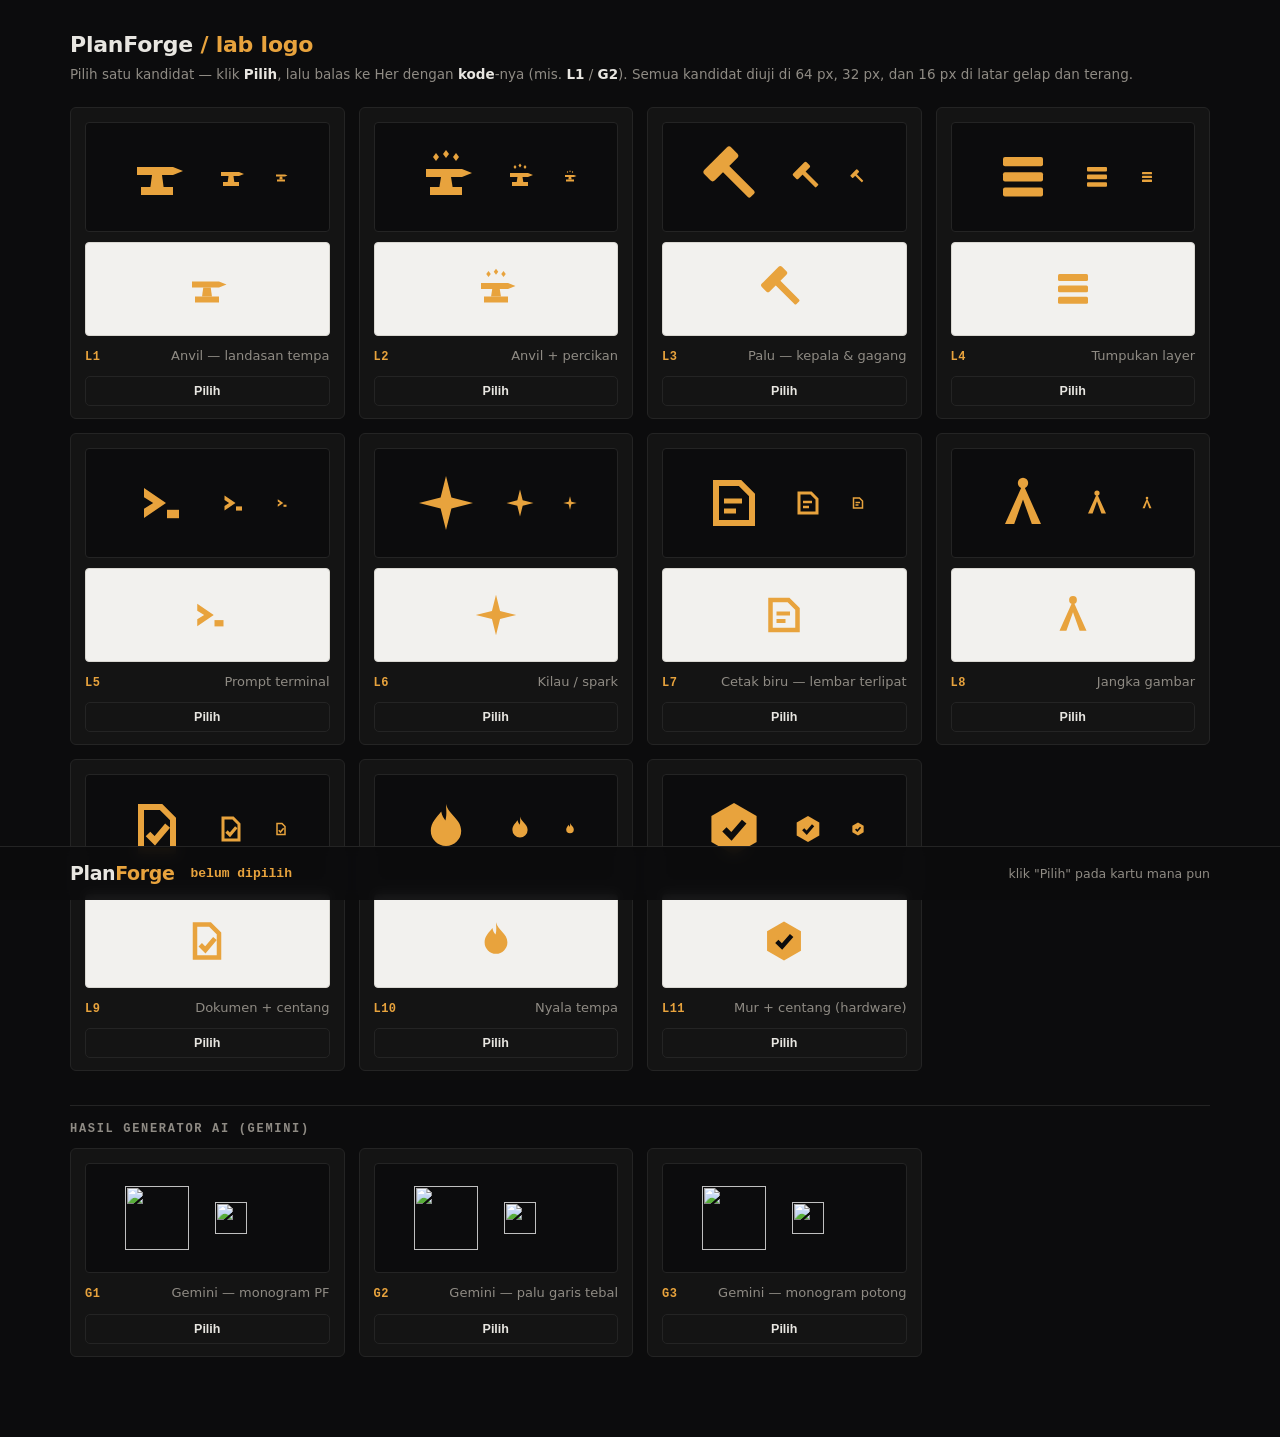
==== public/logo-lab.html @ 486b4ad9 "Lanifex — self-hosted AI planning: ide → PRD → fitur → task → prompt agent - Wizard 5 langkah + resu" ====
<!DOCTYPE html>
<html lang="id">
<head>
<meta charset="utf-8">
<meta name="viewport" content="width=device-width, initial-scale=1">
<title>PlanForge — Lab Logo</title>
<style>
@font-face{font-family:'Space Grotesk';src:url('/fonts/space-grotesk.woff2') format('woff2');font-weight:500 700;font-display:swap}
@font-face{font-family:'JetBrains Mono';src:url('/fonts/jetbrains-mono.woff2') format('woff2');font-weight:400;font-display:swap}
:root{--bg:#0c0c0d;--panel:#141414;--line:#242424;--ink:#e8e6e1;--dim:#8f8b84;--amber:#e8a33d;--amber-ink:#0c0c0d;--paper:#f2f1ee;--paperink:#1a1a19}
*{box-sizing:border-box}
body{margin:0;background:var(--bg);color:var(--ink);font:15px/1.55 'Space Grotesk',system-ui,sans-serif}
.wrap{max-width:1180px;margin:0 auto;padding:28px 20px 80px}
h1{font-size:22px;font-weight:700;letter-spacing:-.01em;margin:0 0 2px}
h1 .tag{color:var(--amber)}
.sub{color:var(--dim);font-size:13.5px;margin:0 0 22px}
.sub b{color:var(--ink);font-weight:600}
.grid{display:grid;grid-template-columns:repeat(auto-fill,minmax(240px,1fr));gap:14px}
.card{background:var(--panel);border:1px solid var(--line);border-radius:6px;padding:14px 14px 12px;display:flex;flex-direction:column;gap:10px}
.card.picked{border-color:var(--amber);box-shadow:0 0 0 1px var(--amber)}
.tile{display:flex;align-items:center;justify-content:center;gap:26px;background:#0c0c0d;border:1px solid var(--line);border-radius:4px;padding:22px 10px}
.tile.light{background:var(--paper);border-color:#d9d7d1}
.tile svg{display:block}
.sizes{display:flex;align-items:center;gap:14px;justify-content:center}
.meta{display:flex;align-items:baseline;justify-content:space-between;gap:8px}
.code{font:600 12px 'JetBrains Mono',monospace;color:var(--amber);letter-spacing:.04em}
.name{font-size:13px;color:var(--dim)}
.pick{background:transparent;border:1px solid var(--line);color:var(--ink);border-radius:5px;padding:7px 10px;font:600 12.5px 'Space Grotesk',sans-serif;cursor:pointer}
.card.picked .pick{background:var(--amber);border-color:var(--amber);color:var(--amber-ink)}
.pick:hover{border-color:var(--amber)}
.sect{font:600 12px 'JetBrains Mono',monospace;letter-spacing:.14em;text-transform:uppercase;color:var(--dim);margin:34px 0 12px;border-top:1px solid var(--line);padding-top:16px}
.bar{position:fixed;left:0;right:0;bottom:0;background:rgba(12,12,13,.94);border-top:1px solid var(--line);backdrop-filter:blur(6px)}
.bar .in{max-width:1180px;margin:0 auto;padding:12px 20px;display:flex;align-items:center;gap:16px}
.lockup{display:flex;align-items:center;gap:10px}
.lockup .word{font-weight:700;font-size:19px;letter-spacing:-.02em}
.lockup .word span{color:var(--amber)}
.chosen{font:600 13px 'JetBrains Mono',monospace;color:var(--amber)}
.hint{color:var(--dim);font-size:12.5px;margin-left:auto}
@media(max-width:640px){.hint{display:none}}
</style>
</head>
<body>
<div class="wrap">
  <h1>PlanForge <span class="tag">/ lab logo</span></h1>
  <p class="sub">Pilih satu kandidat — klik <b>Pilih</b>, lalu balas ke Her dengan <b>kode</b>-nya (mis. <b>L1</b> / <b>G2</b>). Semua kandidat diuji di 64&nbsp;px, 32&nbsp;px, dan 16&nbsp;px di latar gelap dan terang.</p>
  <div id="grid" class="grid"></div>
  <div class="sect">Hasil generator AI (Gemini)</div>
  <div id="gridG" class="grid"></div>
</div>
<div class="bar"><div class="in">
  <div class="lockup" id="lockup"></div>
  <span class="chosen" id="chosen">belum dipilih</span>
  <span class="hint">klik "Pilih" pada kartu mana pun</span>
</div></div>
<script>
'use strict';
const A = '#e8a33d', DK = '#0c0c0d';
const S = (inner) => `<svg viewBox="0 0 32 32" xmlns="http://www.w3.org/2000/svg" fill="${A}">${inner}</svg>`;
const cands = [
 { code:'L1', name:'Anvil — landasan tempa', svg:S(`<path d="M6 11H24l5 2-5 2H6z"/><path d="M13.5 15h5l.8 6h-6.6z"/><path d="M8 21h16v4H8z"/>`) },
 { code:'L2', name:'Anvil + percikan', svg:S(`<path d="M6 12H24l5 2-5 2H6z"/><path d="M13.5 16h5l.8 5h-6.6z"/><path d="M8 21h16v4H8z"/><path d="M11 4l1.5 2L11 8 9.5 6z"/><path d="M16 2.5l1.5 2-1.5 2-1.5-2z"/><path d="M21 4l1.5 2L21 8l-1.5-2z"/>`) },
 { code:'L3', name:'Palu — kepala & gagang', svg:S(`<g transform="rotate(-45 16 16)"><rect x="13.8" y="4" width="4.4" height="25" rx="1"/><rect x="6.5" y="3" width="19" height="7.4" rx="1.6"/></g>`) },
 { code:'L4', name:'Tumpukan layer', svg:S(`<rect x="6" y="6" width="20" height="4.6" rx="1"/><rect x="6" y="13.6" width="20" height="4.6" rx="1"/><rect x="6" y="21.2" width="20" height="4.6" rx="1"/>`) },
 { code:'L5', name:'Prompt terminal', svg:S(`<path d="M9.5 8.5v4.6l4.6 2.9-4.6 2.9v4.6L20.5 16z"/><rect x="21" y="19.4" width="6" height="4.2"/>`) },
 { code:'L6', name:'Kilau / spark', svg:S(`<path d="M16 2.5l2.7 10.8L29.5 16l-10.8 2.7L16 29.5l-2.7-10.8L2.5 16l10.8-2.7z"/>`) },
 { code:'L7', name:'Cetak biru — lembar terlipat', svg:`<svg viewBox="0 0 32 32" xmlns="http://www.w3.org/2000/svg" fill="none" stroke="${A}"><path d="M7 6h12l6 6v14H7z" stroke-width="3"/><path d="M11 15h9M11 20h6" stroke-width="2.6"/></svg>` },
 { code:'L8', name:'Jangka gambar', svg:S(`<path d="M16 6.4L7 26.5h4.6L16 14.2l4.4 12.3H25z"/><circle cx="16" cy="6" r="2.6"/>`) },
 { code:'L9', name:'Dokumen + centang', svg:`<svg viewBox="0 0 32 32" xmlns="http://www.w3.org/2000/svg" fill="none" stroke="${A}"><path d="M8 5h10l6 6v16H8z" stroke-width="3"/><path d="M11.5 18.5l3.4 3.4 6.4-7.6" stroke-width="3.2"/></svg>` },
 { code:'L10', name:'Nyala tempa', svg:S(`<path d="M16 3.5c1.2 5.4 7.6 7.4 7.6 13.4a7.6 7.6 0 0 1-15.2 0c0-4.2 3-6.6 5.2-9.6.5 2.2 1.1 3.3 2.1 4.4.9-3.2.3-5.6.3-8.2z"/>`) },
 { code:'L11', name:'Mur + centang (hardware)', svg:S(`<path d="M16 3l11.3 6.5v13L16 29 4.7 22.5v-13z"/><path d="M11.2 16.2l3.5 3.5 6.4-7.4" stroke="${DK}" stroke-width="3" fill="none"/>`) },
];
const gs = [
 { code:'G1', name:'Gemini — monogram PF', src:'/logos/g1-pf-monogram.png' },
 { code:'G2', name:'Gemini — palu garis tebal', src:'/logos/g2-hammer.png' },
 { code:'G3', name:'Gemini — monogram potong', src:'/logos/g3-monogram.png' },
];
const sizesOf = (svg) => `<div class="tile">${svg.replace('<svg', '<svg width="64" height="64"')}${svg.replace('<svg', '<svg width="32" height="32"')}${svg.replace('<svg', '<svg width="16" height="16"')}</div>`;
let picked = localStorage.getItem('pf-logo') || '';
function render(){
  document.getElementById('grid').innerHTML = cands.map(c => `
    <div class="card ${picked===c.code?'picked':''}" data-code="${c.code}">
      ${sizesOf(c.svg)}
      <div class="tile light">${c.svg.replace('<svg', '<svg width="48" height="48"')}</div>
      <div class="meta"><span class="code">${c.code}</span><span class="name">${c.name}</span></div>
      <button class="pick" data-pick="${c.code}">Pilih</button>
    </div>`).join('');
  document.getElementById('gridG').innerHTML = gs.map(c => `
    <div class="card ${picked===c.code?'picked':''}" data-code="${c.code}">
      <div class="tile"><img src="${c.src}" width="64" height="64" alt=""> <img src="${c.src}" width="32" height="32" alt=""> <img src="${c.src}" width="16" height="16" alt=""></div>
      <div class="meta"><span class="code">${c.code}</span><span class="name">${c.name}</span></div>
      <button class="pick" data-pick="${c.code}">Pilih</button>
    </div>`).join('');
  const chosen = [...cands, ...gs].find(x => x.code === picked);
  document.getElementById('chosen').textContent = picked ? `dipilih: ${picked} — ${chosen?.name || ''}` : 'belum dipilih';
  document.getElementById('lockup').innerHTML = chosen
    ? `${cands.find(c=>c.code===picked) ? sizesOfSmall(cands.find(c=>c.code===picked).svg) : `<img src="${gs.find(g=>g.code===picked).src}" width="28" height="28" alt="">`}<span class="word">Plan<span>Forge</span></span>`
    : `<span class="word">Plan<span>Forge</span></span>`;
}
function sizesOfSmall(svg){ return svg.replace('<svg', '<svg width="28" height="28"'); }
document.addEventListener('click', e => {
  const b = e.target.closest('[data-pick]'); if (!b) return;
  picked = b.dataset.pick; localStorage.setItem('pf-logo', picked); render();
  window.parent?.postMessage?.({ picked }, '*');
});
render();
</script>
</body>
</html>
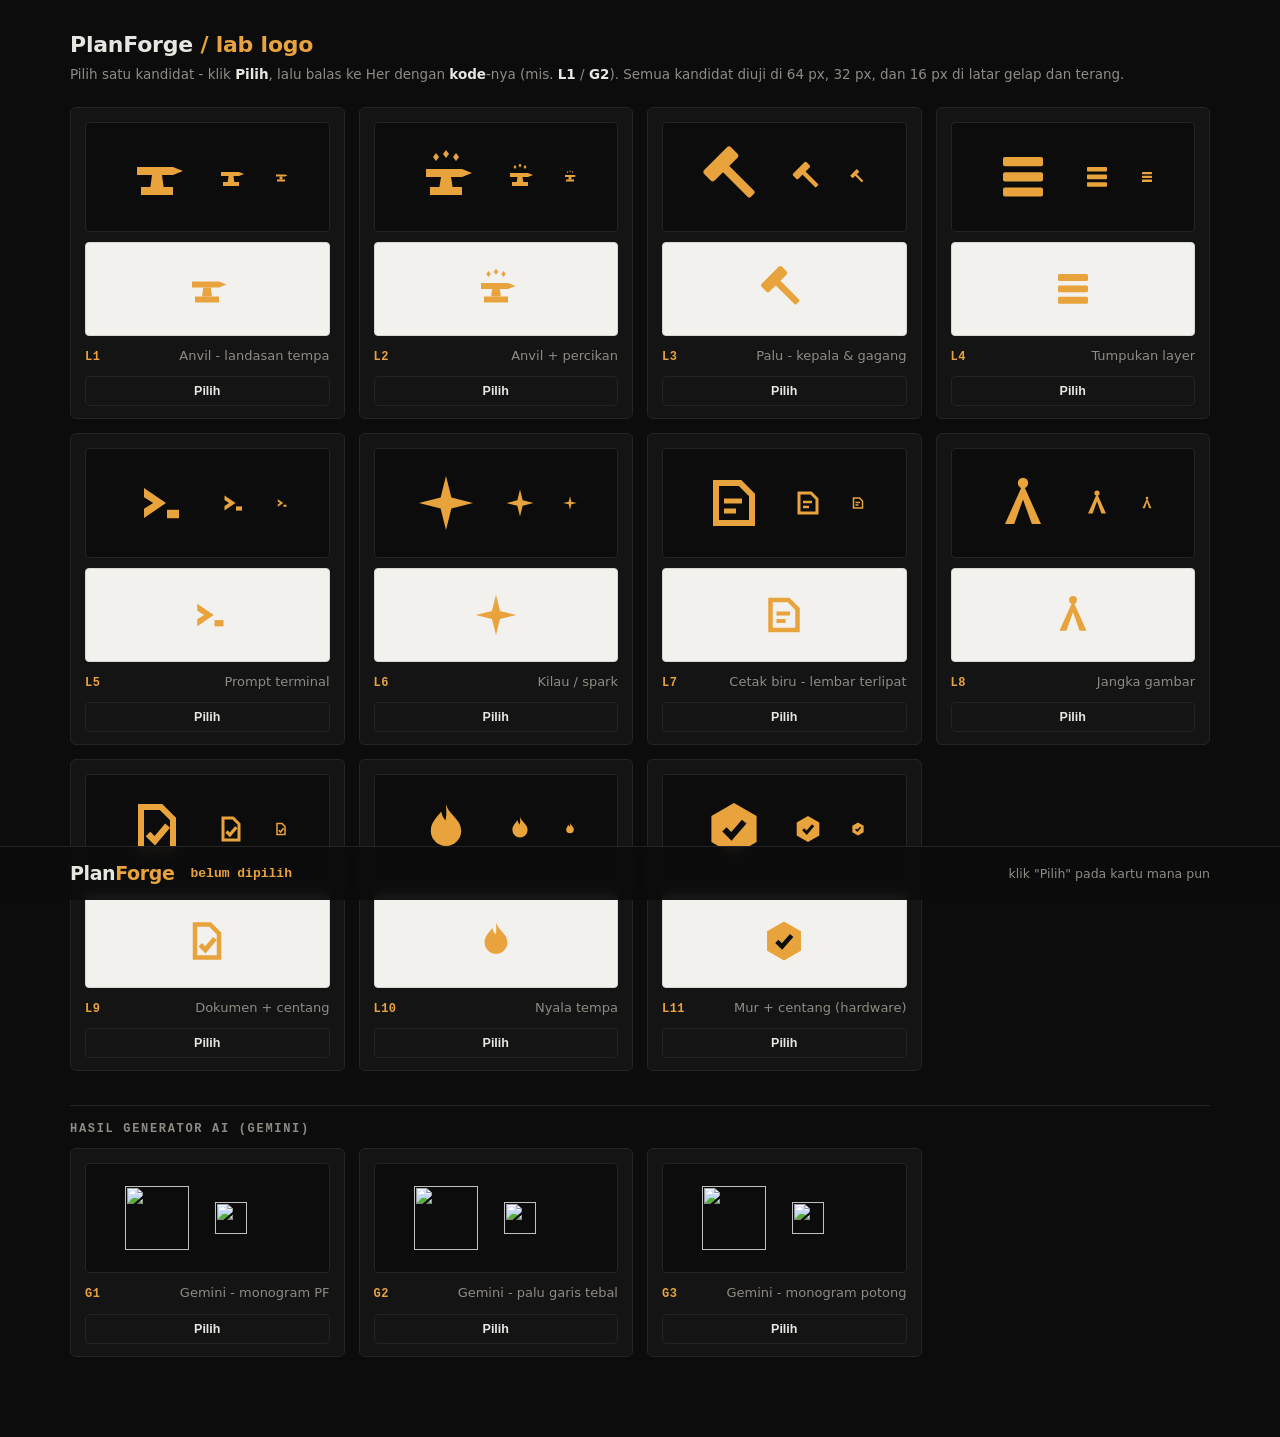
==== commit 14dc223c: "Hapus em dash dari seluruh teks (ganti hyphen)" ====
--- a/public/logo-lab.html
+++ b/public/logo-lab.html
@@ -3,7 +3,7 @@
 <head>
 <meta charset="utf-8">
 <meta name="viewport" content="width=device-width, initial-scale=1">
-<title>PlanForge — Lab Logo</title>
+<title>PlanForge - Lab Logo</title>
 <style>
 @font-face{font-family:'Space Grotesk';src:url('/fonts/space-grotesk.woff2') format('woff2');font-weight:500 700;font-display:swap}
 @font-face{font-family:'JetBrains Mono';src:url('/fonts/jetbrains-mono.woff2') format('woff2');font-weight:400;font-display:swap}
@@ -42,7 +42,7 @@
 <body>
 <div class="wrap">
   <h1>PlanForge <span class="tag">/ lab logo</span></h1>
-  <p class="sub">Pilih satu kandidat — klik <b>Pilih</b>, lalu balas ke Her dengan <b>kode</b>-nya (mis. <b>L1</b> / <b>G2</b>). Semua kandidat diuji di 64&nbsp;px, 32&nbsp;px, dan 16&nbsp;px di latar gelap dan terang.</p>
+  <p class="sub">Pilih satu kandidat - klik <b>Pilih</b>, lalu balas ke Her dengan <b>kode</b>-nya (mis. <b>L1</b> / <b>G2</b>). Semua kandidat diuji di 64&nbsp;px, 32&nbsp;px, dan 16&nbsp;px di latar gelap dan terang.</p>
   <div id="grid" class="grid"></div>
   <div class="sect">Hasil generator AI (Gemini)</div>
   <div id="gridG" class="grid"></div>
@@ -57,22 +57,22 @@
 const A = '#e8a33d', DK = '#0c0c0d';
 const S = (inner) => `<svg viewBox="0 0 32 32" xmlns="http://www.w3.org/2000/svg" fill="${A}">${inner}</svg>`;
 const cands = [
- { code:'L1', name:'Anvil — landasan tempa', svg:S(`<path d="M6 11H24l5 2-5 2H6z"/><path d="M13.5 15h5l.8 6h-6.6z"/><path d="M8 21h16v4H8z"/>`) },
+ { code:'L1', name:'Anvil - landasan tempa', svg:S(`<path d="M6 11H24l5 2-5 2H6z"/><path d="M13.5 15h5l.8 6h-6.6z"/><path d="M8 21h16v4H8z"/>`) },
  { code:'L2', name:'Anvil + percikan', svg:S(`<path d="M6 12H24l5 2-5 2H6z"/><path d="M13.5 16h5l.8 5h-6.6z"/><path d="M8 21h16v4H8z"/><path d="M11 4l1.5 2L11 8 9.5 6z"/><path d="M16 2.5l1.5 2-1.5 2-1.5-2z"/><path d="M21 4l1.5 2L21 8l-1.5-2z"/>`) },
- { code:'L3', name:'Palu — kepala & gagang', svg:S(`<g transform="rotate(-45 16 16)"><rect x="13.8" y="4" width="4.4" height="25" rx="1"/><rect x="6.5" y="3" width="19" height="7.4" rx="1.6"/></g>`) },
+ { code:'L3', name:'Palu - kepala & gagang', svg:S(`<g transform="rotate(-45 16 16)"><rect x="13.8" y="4" width="4.4" height="25" rx="1"/><rect x="6.5" y="3" width="19" height="7.4" rx="1.6"/></g>`) },
  { code:'L4', name:'Tumpukan layer', svg:S(`<rect x="6" y="6" width="20" height="4.6" rx="1"/><rect x="6" y="13.6" width="20" height="4.6" rx="1"/><rect x="6" y="21.2" width="20" height="4.6" rx="1"/>`) },
  { code:'L5', name:'Prompt terminal', svg:S(`<path d="M9.5 8.5v4.6l4.6 2.9-4.6 2.9v4.6L20.5 16z"/><rect x="21" y="19.4" width="6" height="4.2"/>`) },
  { code:'L6', name:'Kilau / spark', svg:S(`<path d="M16 2.5l2.7 10.8L29.5 16l-10.8 2.7L16 29.5l-2.7-10.8L2.5 16l10.8-2.7z"/>`) },
- { code:'L7', name:'Cetak biru — lembar terlipat', svg:`<svg viewBox="0 0 32 32" xmlns="http://www.w3.org/2000/svg" fill="none" stroke="${A}"><path d="M7 6h12l6 6v14H7z" stroke-width="3"/><path d="M11 15h9M11 20h6" stroke-width="2.6"/></svg>` },
+ { code:'L7', name:'Cetak biru - lembar terlipat', svg:`<svg viewBox="0 0 32 32" xmlns="http://www.w3.org/2000/svg" fill="none" stroke="${A}"><path d="M7 6h12l6 6v14H7z" stroke-width="3"/><path d="M11 15h9M11 20h6" stroke-width="2.6"/></svg>` },
  { code:'L8', name:'Jangka gambar', svg:S(`<path d="M16 6.4L7 26.5h4.6L16 14.2l4.4 12.3H25z"/><circle cx="16" cy="6" r="2.6"/>`) },
  { code:'L9', name:'Dokumen + centang', svg:`<svg viewBox="0 0 32 32" xmlns="http://www.w3.org/2000/svg" fill="none" stroke="${A}"><path d="M8 5h10l6 6v16H8z" stroke-width="3"/><path d="M11.5 18.5l3.4 3.4 6.4-7.6" stroke-width="3.2"/></svg>` },
  { code:'L10', name:'Nyala tempa', svg:S(`<path d="M16 3.5c1.2 5.4 7.6 7.4 7.6 13.4a7.6 7.6 0 0 1-15.2 0c0-4.2 3-6.6 5.2-9.6.5 2.2 1.1 3.3 2.1 4.4.9-3.2.3-5.6.3-8.2z"/>`) },
  { code:'L11', name:'Mur + centang (hardware)', svg:S(`<path d="M16 3l11.3 6.5v13L16 29 4.7 22.5v-13z"/><path d="M11.2 16.2l3.5 3.5 6.4-7.4" stroke="${DK}" stroke-width="3" fill="none"/>`) },
 ];
 const gs = [
- { code:'G1', name:'Gemini — monogram PF', src:'/logos/g1-pf-monogram.png' },
- { code:'G2', name:'Gemini — palu garis tebal', src:'/logos/g2-hammer.png' },
- { code:'G3', name:'Gemini — monogram potong', src:'/logos/g3-monogram.png' },
+ { code:'G1', name:'Gemini - monogram PF', src:'/logos/g1-pf-monogram.png' },
+ { code:'G2', name:'Gemini - palu garis tebal', src:'/logos/g2-hammer.png' },
+ { code:'G3', name:'Gemini - monogram potong', src:'/logos/g3-monogram.png' },
 ];
 const sizesOf = (svg) => `<div class="tile">${svg.replace('<svg', '<svg width="64" height="64"')}${svg.replace('<svg', '<svg width="32" height="32"')}${svg.replace('<svg', '<svg width="16" height="16"')}</div>`;
 let picked = localStorage.getItem('pf-logo') || '';
@@ -91,7 +91,7 @@
       <button class="pick" data-pick="${c.code}">Pilih</button>
     </div>`).join('');
   const chosen = [...cands, ...gs].find(x => x.code === picked);
-  document.getElementById('chosen').textContent = picked ? `dipilih: ${picked} — ${chosen?.name || ''}` : 'belum dipilih';
+  document.getElementById('chosen').textContent = picked ? `dipilih: ${picked} - ${chosen?.name || ''}` : 'belum dipilih';
   document.getElementById('lockup').innerHTML = chosen
     ? `${cands.find(c=>c.code===picked) ? sizesOfSmall(cands.find(c=>c.code===picked).svg) : `<img src="${gs.find(g=>g.code===picked).src}" width="28" height="28" alt="">`}<span class="word">Plan<span>Forge</span></span>`
     : `<span class="word">Plan<span>Forge</span></span>`;
